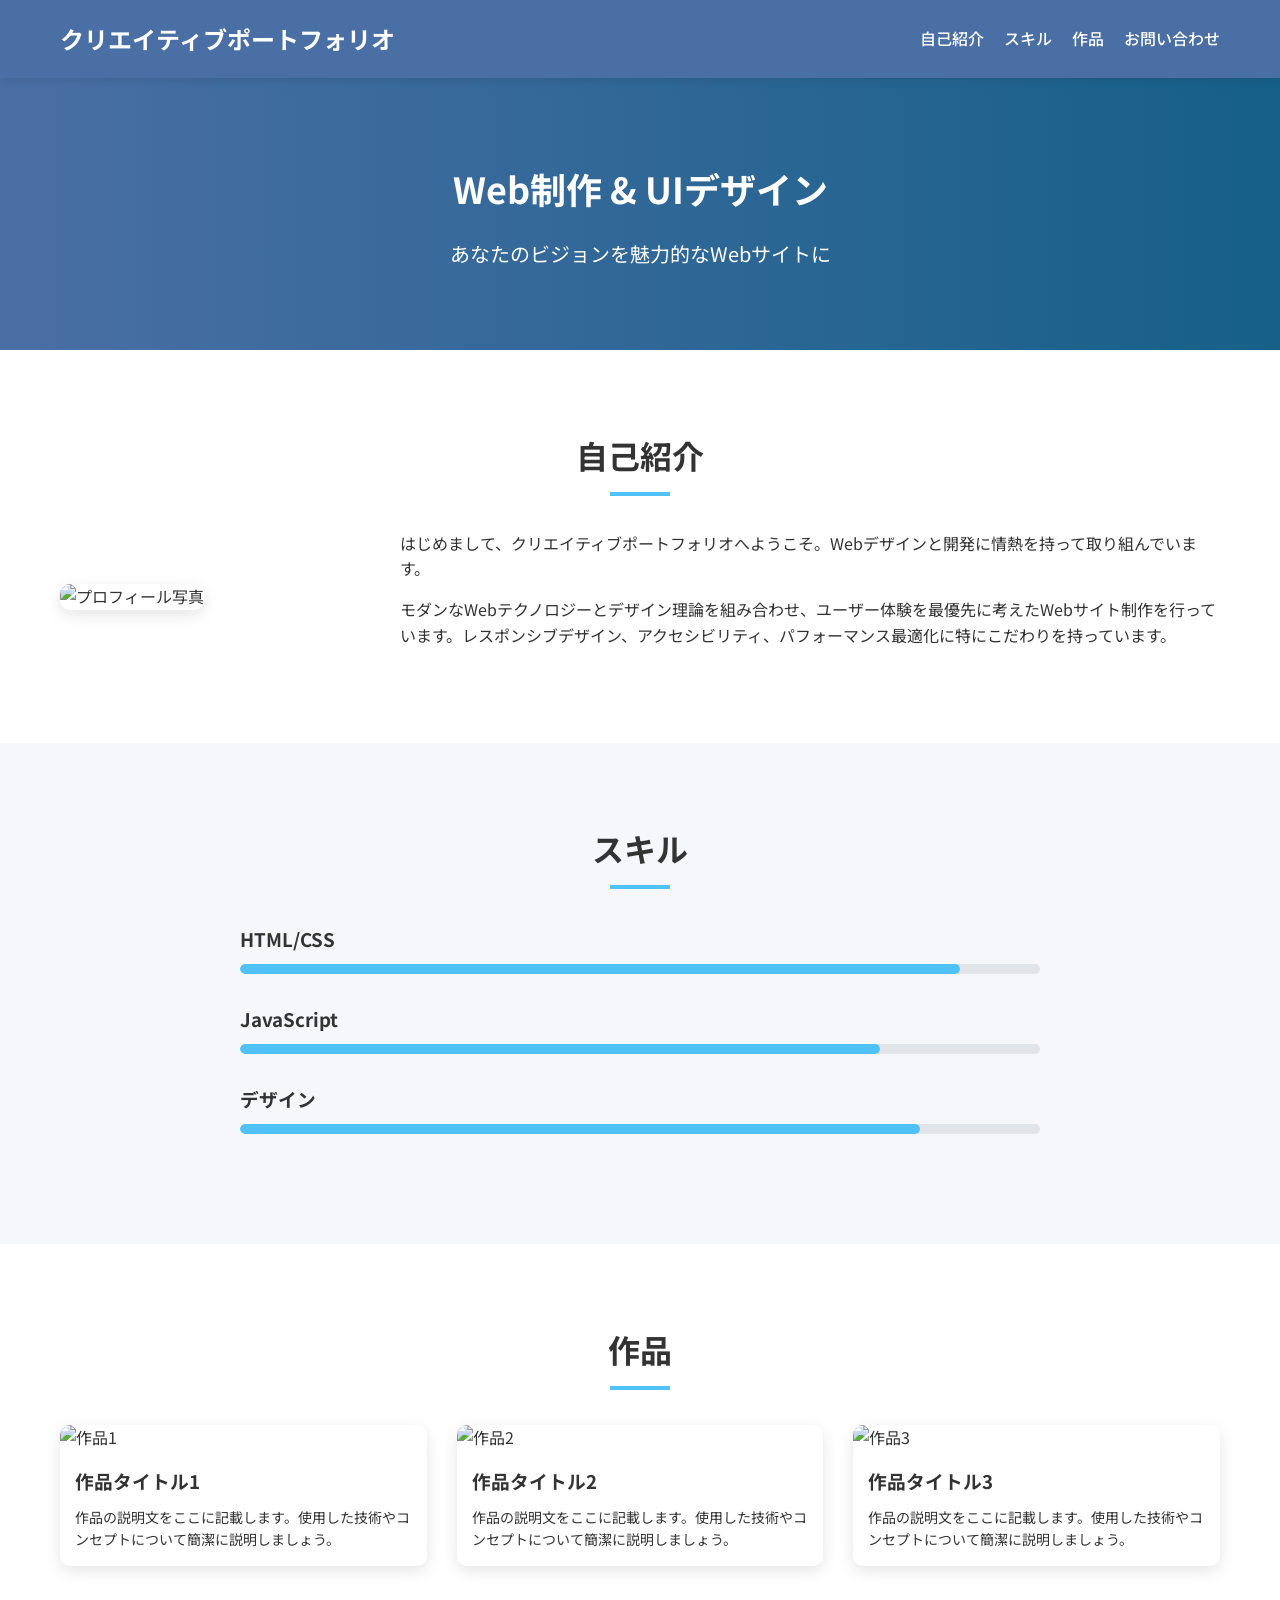
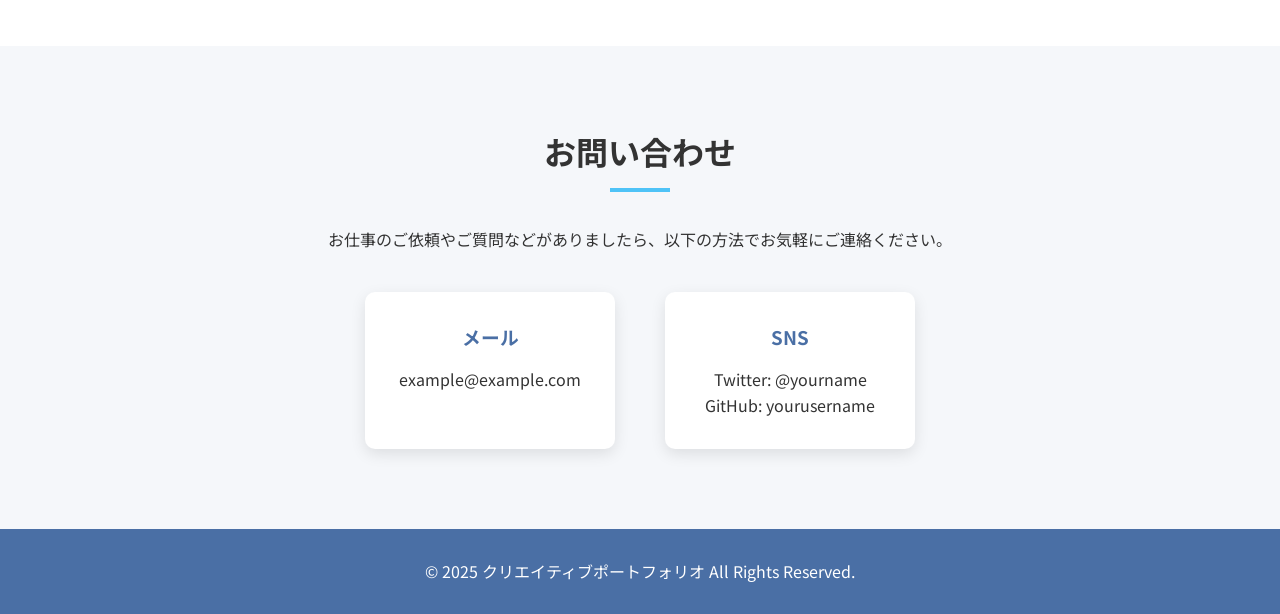
==== index.html @ e52a367e "Add files via upload" ====
<!DOCTYPE html>
<html lang="ja">
<head>
    <meta charset="UTF-8">
    <meta name="viewport" content="width=device-width, initial-scale=1.0">
    
    <!-- SEO基本設定 -->
    <title>クリエイティブポートフォリオ | Web制作・デザイン</title>
    <meta name="description" content="Web制作とデザインのポートフォリオサイトです。洗練されたUI/UXデザインと効果的なコーディングで、あなたのビジョンを実現します。">
    <meta name="keywords" content="Webデザイン, フロントエンド開発, UI/UX, ポートフォリオ, クリエイティブ">
    
    <!-- OGP設定 -->
    <meta property="og:title" content="クリエイティブポートフォリオ | Web制作・デザイン">
    <meta property="og:description" content="Web制作とデザインのポートフォリオサイトです。洗練されたUI/UXデザインと効果的なコーディングで、あなたのビジョンを実現します。">
    <meta property="og:type" content="website">
    <meta property="og:url" content="https://ユーザー名.github.io/">
    <meta property="og:image" content="https://ユーザー名.github.io/images/ogp.jpg">
    <meta property="og:site_name" content="クリエイティブポートフォリオ">
    
    <!-- スタイルシート読み込み -->
    <link rel="stylesheet" href="styles.css">
    
    <!-- Google Fontsの読み込み（Noto Sans JPは日本語ゴシック体） -->
    <link rel="preconnect" href="https://fonts.googleapis.com">
    <link rel="preconnect" href="https://fonts.gstatic.com" crossorigin>
    <link href="https://fonts.googleapis.com/css2?family=Noto+Sans+JP:wght@400;700&display=swap" rel="stylesheet">
</head>
<body>
    <!-- ヘッダー -->
    <header>
        <div class="container">
            <h1>クリエイティブポートフォリオ</h1>
            <nav>
                <ul>
                    <li><a href="#about">自己紹介</a></li>
                    <li><a href="#skills">スキル</a></li>
                    <li><a href="#works">作品</a></li>
                    <li><a href="#contact">お問い合わせ</a></li>
                </ul>
            </nav>
        </div>
    </header>

    <!-- メインビジュアル -->
    <section class="hero">
        <div class="container">
            <h2>Web制作 & UIデザイン</h2>
            <p>あなたのビジョンを魅力的なWebサイトに</p>
        </div>
    </section>

    <!-- 自己紹介セクション -->
    <section id="about" class="section">
        <div class="container">
            <h2 class="section-title">自己紹介</h2>
            <div class="profile">
                <div class="profile-image">
                    <img src="images/placeholder.jpg" alt="プロフィール写真">
                </div>
                <div class="profile-content">
                    <p>はじめまして、クリエイティブポートフォリオへようこそ。Webデザインと開発に情熱を持って取り組んでいます。</p>
                    <p>モダンなWebテクノロジーとデザイン理論を組み合わせ、ユーザー体験を最優先に考えたWebサイト制作を行っています。レスポンシブデザイン、アクセシビリティ、パフォーマンス最適化に特にこだわりを持っています。</p>
                </div>
            </div>
        </div>
    </section>

    <!-- スキルセクション -->
    <section id="skills" class="section bg-light">
        <div class="container">
            <h2 class="section-title">スキル</h2>
            <div class="skills-container">
                <div class="skill-item">
                    <h3>HTML/CSS</h3>
                    <div class="skill-level">
                        <div class="skill-bar" style="width: 90%"></div>
                    </div>
                </div>
                <div class="skill-item">
                    <h3>JavaScript</h3>
                    <div class="skill-level">
                        <div class="skill-bar" style="width: 80%"></div>
                    </div>
                </div>
                <div class="skill-item">
                    <h3>デザイン</h3>
                    <div class="skill-level">
                        <div class="skill-bar" style="width: 85%"></div>
                    </div>
                </div>
            </div>
        </div>
    </section>

    <!-- 作品セクション -->
    <section id="works" class="section">
        <div class="container">
            <h2 class="section-title">作品</h2>
            <div class="works-grid">
                <div class="work-item">
                    <img src="images/placeholder.jpg" alt="作品1">
                    <h3>作品タイトル1</h3>
                    <p>作品の説明文をここに記載します。使用した技術やコンセプトについて簡潔に説明しましょう。</p>
                </div>
                <div class="work-item">
                    <img src="images/placeholder.jpg" alt="作品2">
                    <h3>作品タイトル2</h3>
                    <p>作品の説明文をここに記載します。使用した技術やコンセプトについて簡潔に説明しましょう。</p>
                </div>
                <div class="work-item">
                    <img src="images/placeholder.jpg" alt="作品3">
                    <h3>作品タイトル3</h3>
                    <p>作品の説明文をここに記載します。使用した技術やコンセプトについて簡潔に説明しましょう。</p>
                </div>
            </div>
        </div>
    </section>

    <!-- お問い合わせセクション -->
    <section id="contact" class="section bg-light">
        <div class="container">
            <h2 class="section-title">お問い合わせ</h2>
            <p class="contact-text">お仕事のご依頼やご質問などがありましたら、以下の方法でお気軽にご連絡ください。</p>
            <div class="contact-info">
                <div class="contact-item">
                    <h3>メール</h3>
                    <p>example@example.com</p>
                </div>
                <div class="contact-item">
                    <h3>SNS</h3>
                    <p>Twitter: @yourname</p>
                    <p>GitHub: yourusername</p>
                </div>
            </div>
        </div>
    </section>

    <!-- フッター -->
    <footer>
        <div class="container">
            <p>&copy; 2025 クリエイティブポートフォリオ All Rights Reserved.</p>
        </div>
    </footer>
</body>
</html>
---- styles.css ----
/* 基本設定 */
:root {
    --primary-color: #4a6fa5;
    --secondary-color: #166088;
    --accent-color: #4fc3f7;
    --text-color: #333333;
    --light-text: #ffffff;
    --bg-color: #ffffff;
    --light-bg: #f5f7fa;
    --border-color: #e1e4e8;
}

* {
    margin: 0;
    padding: 0;
    box-sizing: border-box;
}

body {
    font-family: 'Noto Sans JP', sans-serif;
    color: var(--text-color);
    line-height: 1.6;
    background-color: var(--bg-color);
}

.container {
    width: 100%;
    max-width: 1200px;
    margin: 0 auto;
    padding: 0 20px;
}

/* ヘッダー */
header {
    background-color: var(--primary-color);
    color: var(--light-text);
    padding: 20px 0;
    position: fixed;
    width: 100%;
    top: 0;
    z-index: 1000;
    box-shadow: 0 2px 10px rgba(0, 0, 0, 0.1);
}

header .container {
    display: flex;
    justify-content: space-between;
    align-items: center;
}

header h1 {
    font-size: 24px;
    font-weight: 700;
}

nav ul {
    display: flex;
    list-style: none;
}

nav ul li {
    margin-left: 20px;
}

nav ul li a {
    color: var(--light-text);
    text-decoration: none;
    font-weight: 500;
    transition: color 0.3s;
}

nav ul li a:hover {
    color: var(--accent-color);
}

/* ヒーローセクション */
.hero {
    background: linear-gradient(to right, var(--primary-color), var(--secondary-color));
    color: var(--light-text);
    padding: 160px 0 80px;
    text-align: center;
}

.hero h2 {
    font-size: 36px;
    margin-bottom: 20px;
}

.hero p {
    font-size: 20px;
    max-width: 600px;
    margin: 0 auto;
}

/* セクション共通 */
.section {
    padding: 80px 0;
}

.section-title {
    text-align: center;
    font-size: 32px;
    margin-bottom: 50px;
    position: relative;
}

.section-title::after {
    content: '';
    display: block;
    width: 60px;
    height: 4px;
    background-color: var(--accent-color);
    position: absolute;
    bottom: -15px;
    left: 50%;
    transform: translateX(-50%);
}

.bg-light {
    background-color: var(--light-bg);
}

/* プロフィール */
.profile {
    display: flex;
    align-items: center;
    gap: 40px;
}

.profile-image {
    flex: 0 0 300px;
}

.profile-image img {
    width: 100%;
    border-radius: 10px;
    box-shadow: 0 5px 15px rgba(0, 0, 0, 0.1);
}

.profile-content {
    flex: 1;
}

.profile-content p {
    margin-bottom: 15px;
}

/* スキル */
.skills-container {
    max-width: 800px;
    margin: 0 auto;
}

.skill-item {
    margin-bottom: 30px;
}

.skill-item h3 {
    margin-bottom: 10px;
}

.skill-level {
    background-color: var(--border-color);
    height: 10px;
    border-radius: 5px;
    overflow: hidden;
}

.skill-bar {
    height: 100%;
    background-color: var(--accent-color);
    border-radius: 5px;
}

/* 作品 */
.works-grid {
    display: grid;
    grid-template-columns: repeat(auto-fill, minmax(300px, 1fr));
    gap: 30px;
}

.work-item {
    background-color: var(--bg-color);
    border-radius: 10px;
    overflow: hidden;
    box-shadow: 0 5px 15px rgba(0, 0, 0, 0.1);
    transition: transform 0.3s;
}

.work-item:hover {
    transform: translateY(-5px);
}

.work-item img {
    width: 100%;
    height: 200px;
    object-fit: cover;
}

.work-item h3 {
    padding: 15px 15px 10px;
}

.work-item p {
    padding: 0 15px 15px;
    font-size: 14px;
}

/* お問い合わせ */
.contact-text {
    text-align: center;
    max-width: 700px;
    margin: 0 auto 40px;
}

.contact-info {
    display: flex;
    justify-content: center;
    gap: 50px;
    flex-wrap: wrap;
}

.contact-item {
    background-color: var(--bg-color);
    padding: 30px;
    border-radius: 10px;
    box-shadow: 0 5px 15px rgba(0, 0, 0, 0.1);
    min-width: 250px;
    text-align: center;
}

.contact-item h3 {
    margin-bottom: 15px;
    color: var(--primary-color);
}

/* フッター */
footer {
    background-color: var(--primary-color);
    color: var(--light-text);
    padding: 30px 0;
    text-align: center;
}

/* レスポンシブ対応 */
@media (max-width: 768px) {
    header h1 {
        font-size: 20px;
    }
    
    nav ul li {
        margin-left: 15px;
    }
    
    .hero {
        padding: 140px 0 60px;
    }
    
    .hero h2 {
        font-size: 28px;
    }
    
    .hero p {
        font-size: 18px;
    }
    
    .section {
        padding: 60px 0;
    }
    
    .section-title {
        font-size: 28px;
    }
    
    .profile {
        flex-direction: column;
        text-align: center;
    }
    
    .profile-image {
        flex: 0 0 auto;
        max-width: 250px;
        margin: 0 auto;
    }
}

@media (max-width: 576px) {
    header .container {
        flex-direction: column;
    }
    
    nav {
        margin-top: 15px;
    }
    
    nav ul li {
        margin: 0 10px;
    }
    
    .hero h2 {
        font-size: 24px;
    }
    
    .hero p {
        font-size: 16px;
    }
    
    .section-title {
        font-size: 24px;
    }
    
    .contact-item {
        width: 100%;
    }
}
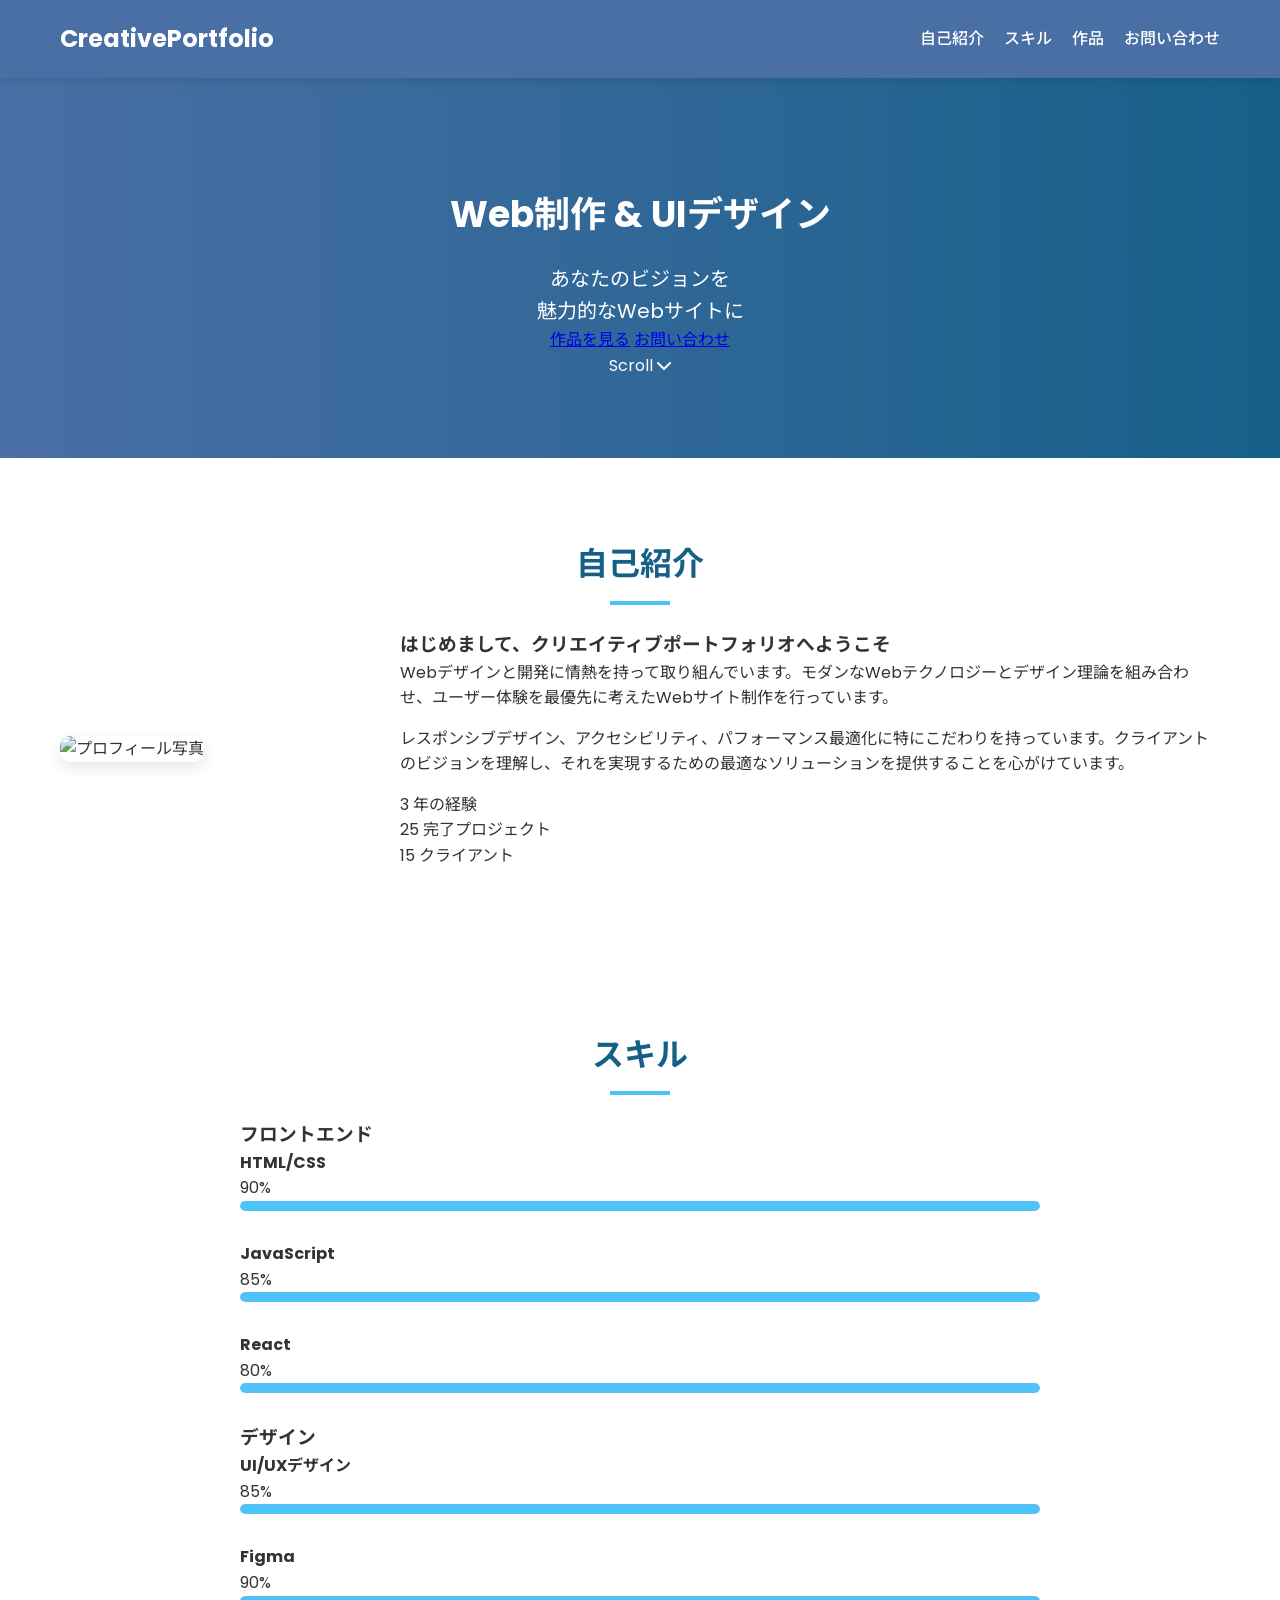
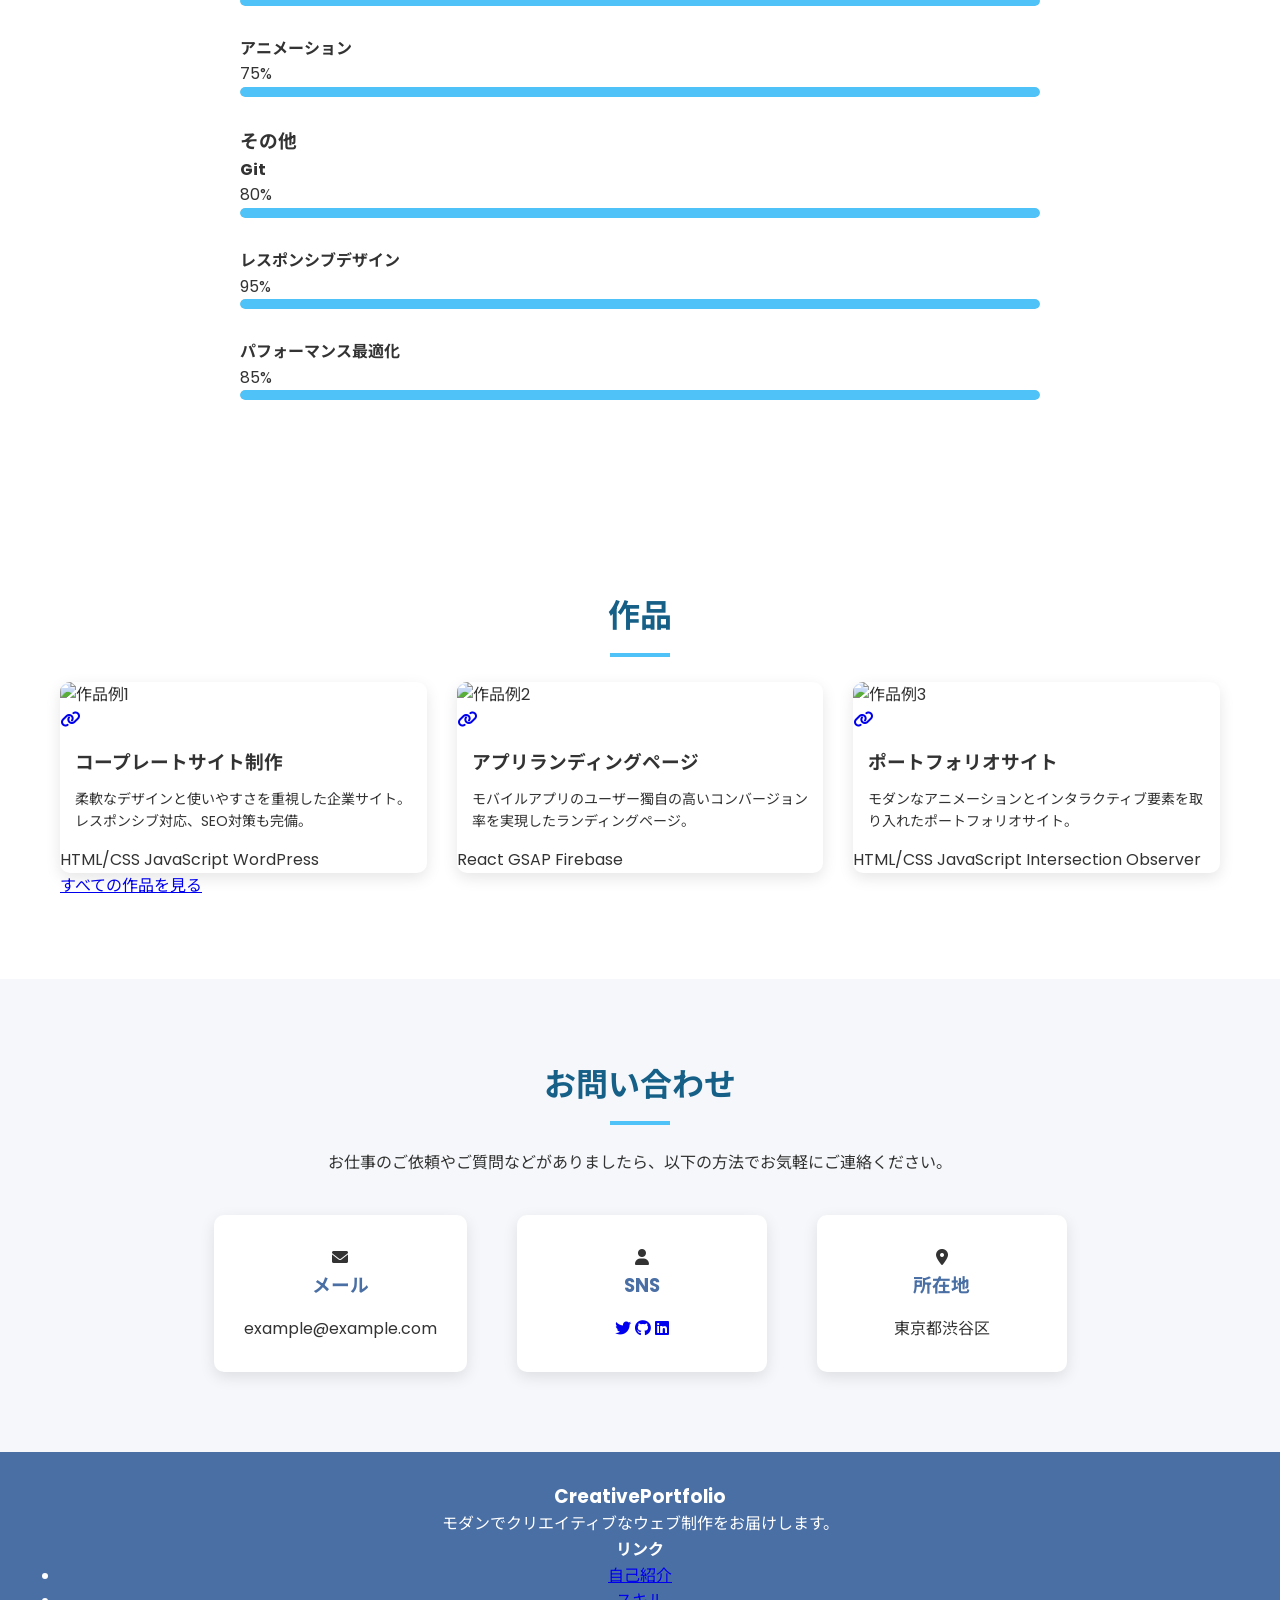
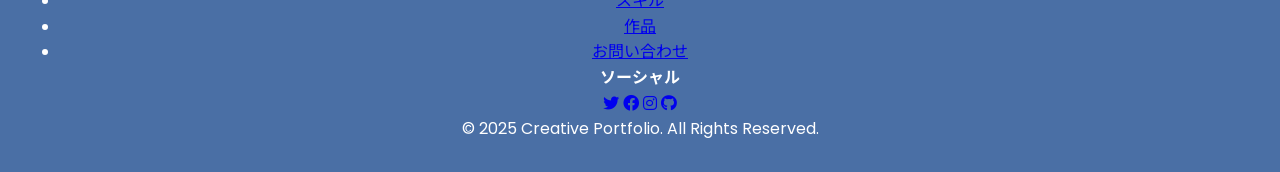
==== commit a97c58ac: "Add files via upload" ====
--- a/index.html
+++ b/index.html
@@ -13,23 +13,40 @@
     <meta property="og:title" content="クリエイティブポートフォリオ | Web制作・デザイン">
     <meta property="og:description" content="Web制作とデザインのポートフォリオサイトです。洗練されたUI/UXデザインと効果的なコーディングで、あなたのビジョンを実現します。">
     <meta property="og:type" content="website">
-    <meta property="og:url" content="https://ユーザー名.github.io/">
-    <meta property="og:image" content="https://ユーザー名.github.io/images/ogp.jpg">
+    <meta property="og:url" content="https://kanekotaito.github.io/">
+    <meta property="og:image" content="https://kanekotaito.github.io/images/ogp.svg">
     <meta property="og:site_name" content="クリエイティブポートフォリオ">
     
     <!-- スタイルシート読み込み -->
     <link rel="stylesheet" href="styles.css">
+    <link rel="stylesheet" href="css/animations.css">
     
     <!-- Google Fontsの読み込み（Noto Sans JPは日本語ゴシック体） -->
     <link rel="preconnect" href="https://fonts.googleapis.com">
     <link rel="preconnect" href="https://fonts.gstatic.com" crossorigin>
-    <link href="https://fonts.googleapis.com/css2?family=Noto+Sans+JP:wght@400;700&display=swap" rel="stylesheet">
+    <link href="https://fonts.googleapis.com/css2?family=Noto+Sans+JP:wght@400;500;700&family=Poppins:wght@400;500;600;700&display=swap" rel="stylesheet">
+    
+    <!-- Font Awesome -->
+    <link rel="stylesheet" href="https://cdnjs.cloudflare.com/ajax/libs/font-awesome/6.0.0/css/all.min.css">
 </head>
 <body>
+    <!-- ローディングアニメーション -->
+    <div class="loader">
+        <div class="loader-content">
+            <div class="loader-circle"></div>
+            <div class="loader-text">Loading...</div>
+        </div>
+    </div>
+
     <!-- ヘッダー -->
     <header>
         <div class="container">
-            <h1>クリエイティブポートフォリオ</h1>
+            <h1 class="logo">Creative<span>Portfolio</span></h1>
+            <div class="menu-toggle">
+                <span></span>
+                <span></span>
+                <span></span>
+            </div>
             <nav>
                 <ul>
                     <li><a href="#about">自己紹介</a></li>
@@ -43,75 +60,226 @@
 
     <!-- メインビジュアル -->
     <section class="hero">
-        <div class="container">
-            <h2>Web制作 & UIデザイン</h2>
-            <p>あなたのビジョンを魅力的なWebサイトに</p>
+        <div class="hero-bg" style="background-image: url('images/hero/hero-bg.svg');"></div>
+        <div class="container">
+            <div class="hero-content">
+                <h2 class="fade-in">Web制作 & UIデザイン</h2>
+                <p class="fade-in delay-1">あなたのビジョンを<br>魅力的なWebサイトに</p>
+                <div class="hero-buttons fade-in delay-2">
+                    <a href="#works" class="btn btn-primary">作品を見る</a>
+                    <a href="#contact" class="btn btn-outline">お問い合わせ</a>
+                </div>
+            </div>
+        </div>
+        <div class="scroll-indicator">
+            <span>Scroll</span>
+            <i class="fas fa-chevron-down"></i>
         </div>
     </section>
 
     <!-- 自己紹介セクション -->
     <section id="about" class="section">
         <div class="container">
-            <h2 class="section-title">自己紹介</h2>
+            <h2 class="section-title fade-in">自己紹介</h2>
             <div class="profile">
-                <div class="profile-image">
-                    <img src="images/placeholder.jpg" alt="プロフィール写真">
+                <div class="profile-image fade-in">
+                    <img src="images/profile/profile.svg" alt="プロフィール写真">
+                    <div class="profile-shape"></div>
                 </div>
                 <div class="profile-content">
-                    <p>はじめまして、クリエイティブポートフォリオへようこそ。Webデザインと開発に情熱を持って取り組んでいます。</p>
-                    <p>モダンなWebテクノロジーとデザイン理論を組み合わせ、ユーザー体験を最優先に考えたWebサイト制作を行っています。レスポンシブデザイン、アクセシビリティ、パフォーマンス最適化に特にこだわりを持っています。</p>
+                    <h3 class="fade-in">はじめまして、<span>クリエイティブポートフォリオ</span>へようこそ</h3>
+                    <p class="fade-in delay-1">Webデザインと開発に情熱を持って取り組んでいます。モダンなWebテクノロジーとデザイン理論を組み合わせ、ユーザー体験を最優先に考えたWebサイト制作を行っています。</p>
+                    <p class="fade-in delay-2">レスポンシブデザイン、アクセシビリティ、パフォーマンス最適化に特にこだわりを持っています。クライアントのビジョンを理解し、それを実現するための最適なソリューションを提供することを心がけています。</p>
+                    <div class="about-stats fade-in delay-3">
+                        <div class="stat-item">
+                            <span class="stat-number">3</span>
+                            <span class="stat-text">年の経験</span>
+                        </div>
+                        <div class="stat-item">
+                            <span class="stat-number">25</span>
+                            <span class="stat-text">完了プロジェクト</span>
+                        </div>
+                        <div class="stat-item">
+                            <span class="stat-number">15</span>
+                            <span class="stat-text">クライアント</span>
+                        </div>
+                    </div>
                 </div>
             </div>
         </div>
     </section>
 
     <!-- スキルセクション -->
-    <section id="skills" class="section bg-light">
-        <div class="container">
-            <h2 class="section-title">スキル</h2>
+    <section id="skills" class="section bg-gradient">
+        <div class="container">
+            <h2 class="section-title light-text fade-in">スキル</h2>
             <div class="skills-container">
-                <div class="skill-item">
-                    <h3>HTML/CSS</h3>
-                    <div class="skill-level">
-                        <div class="skill-bar" style="width: 90%"></div>
-                    </div>
-                </div>
-                <div class="skill-item">
-                    <h3>JavaScript</h3>
-                    <div class="skill-level">
-                        <div class="skill-bar" style="width: 80%"></div>
-                    </div>
-                </div>
-                <div class="skill-item">
+                <div class="skill-category fade-in">
+                    <h3>フロントエンド</h3>
+                    <div class="skill-items">
+                        <div class="skill-item">
+                            <div class="skill-header">
+                                <h4>HTML/CSS</h4>
+                                <span>90%</span>
+                            </div>
+                            <div class="skill-level">
+                                <div class="skill-bar" data-width="90%"></div>
+                            </div>
+                        </div>
+                        <div class="skill-item">
+                            <div class="skill-header">
+                                <h4>JavaScript</h4>
+                                <span>85%</span>
+                            </div>
+                            <div class="skill-level">
+                                <div class="skill-bar" data-width="85%"></div>
+                            </div>
+                        </div>
+                        <div class="skill-item">
+                            <div class="skill-header">
+                                <h4>React</h4>
+                                <span>80%</span>
+                            </div>
+                            <div class="skill-level">
+                                <div class="skill-bar" data-width="80%"></div>
+                            </div>
+                        </div>
+                    </div>
+                </div>
+                
+                <div class="skill-category fade-in delay-1">
                     <h3>デザイン</h3>
-                    <div class="skill-level">
-                        <div class="skill-bar" style="width: 85%"></div>
-                    </div>
-                </div>
-            </div>
+                    <div class="skill-items">
+                        <div class="skill-item">
+                            <div class="skill-header">
+                                <h4>UI/UXデザイン</h4>
+                                <span>85%</span>
+                            </div>
+                            <div class="skill-level">
+                                <div class="skill-bar" data-width="85%"></div>
+                            </div>
+                        </div>
+                        <div class="skill-item">
+                            <div class="skill-header">
+                                <h4>Figma</h4>
+                                <span>90%</span>
+                            </div>
+                            <div class="skill-level">
+                                <div class="skill-bar" data-width="90%"></div>
+                            </div>
+                        </div>
+                        <div class="skill-item">
+                            <div class="skill-header">
+                                <h4>アニメーション</h4>
+                                <span>75%</span>
+                            </div>
+                            <div class="skill-level">
+                                <div class="skill-bar" data-width="75%"></div>
+                            </div>
+                        </div>
+                    </div>
+                </div>
+                
+                <div class="skill-category fade-in delay-2">
+                    <h3>その他</h3>
+                    <div class="skill-items">
+                        <div class="skill-item">
+                            <div class="skill-header">
+                                <h4>Git</h4>
+                                <span>80%</span>
+                            </div>
+                            <div class="skill-level">
+                                <div class="skill-bar" data-width="80%"></div>
+                            </div>
+                        </div>
+                        <div class="skill-item">
+                            <div class="skill-header">
+                                <h4>レスポンシブデザイン</h4>
+                                <span>95%</span>
+                            </div>
+                            <div class="skill-level">
+                                <div class="skill-bar" data-width="95%"></div>
+                            </div>
+                        </div>
+                        <div class="skill-item">
+                            <div class="skill-header">
+                                <h4>パフォーマンス最適化</h4>
+                                <span>85%</span>
+                            </div>
+                            <div class="skill-level">
+                                <div class="skill-bar" data-width="85%"></div>
+                            </div>
+                        </div>
+                    </div>
+                </div>
+            </div>
+        </div>
+        <div class="bg-shapes">
+            <div class="shape shape-1"></div>
+            <div class="shape shape-2"></div>
+            <div class="shape shape-3"></div>
         </div>
     </section>
 
     <!-- 作品セクション -->
     <section id="works" class="section">
         <div class="container">
-            <h2 class="section-title">作品</h2>
+            <h2 class="section-title fade-in">作品</h2>
             <div class="works-grid">
-                <div class="work-item">
-                    <img src="images/placeholder.jpg" alt="作品1">
-                    <h3>作品タイトル1</h3>
-                    <p>作品の説明文をここに記載します。使用した技術やコンセプトについて簡潔に説明しましょう。</p>
-                </div>
-                <div class="work-item">
-                    <img src="images/placeholder.jpg" alt="作品2">
-                    <h3>作品タイトル2</h3>
-                    <p>作品の説明文をここに記載します。使用した技術やコンセプトについて簡潔に説明しましょう。</p>
-                </div>
-                <div class="work-item">
-                    <img src="images/placeholder.jpg" alt="作品3">
-                    <h3>作品タイトル3</h3>
-                    <p>作品の説明文をここに記載します。使用した技術やコンセプトについて簡潔に説明しましょう。</p>
-                </div>
+                <div class="work-item fade-in">
+                    <div class="work-image">
+                        <img src="images/works/work1.svg" alt="作品例1">
+                        <div class="work-overlay">
+                            <a href="#" class="work-link"><i class="fas fa-link"></i></a>
+                        </div>
+                    </div>
+                    <div class="work-content">
+                        <h3>コープレートサイト制作</h3>
+                        <p>柔軟なデザインと使いやすさを重視した企業サイト。レスポンシブ対応、SEO対策も完備。</p>
+                        <div class="work-tags">
+                            <span>HTML/CSS</span>
+                            <span>JavaScript</span>
+                            <span>WordPress</span>
+                        </div>
+                    </div>
+                </div>
+                <div class="work-item fade-in delay-1">
+                    <div class="work-image">
+                        <img src="images/works/work2.svg" alt="作品例2">
+                        <div class="work-overlay">
+                            <a href="#" class="work-link"><i class="fas fa-link"></i></a>
+                        </div>
+                    </div>
+                    <div class="work-content">
+                        <h3>アプリランディングページ</h3>
+                        <p>モバイルアプリのユーザー獨自の高いコンバージョン率を実現したランディングページ。</p>
+                        <div class="work-tags">
+                            <span>React</span>
+                            <span>GSAP</span>
+                            <span>Firebase</span>
+                        </div>
+                    </div>
+                </div>
+                <div class="work-item fade-in delay-2">
+                    <div class="work-image">
+                        <img src="images/works/work3.svg" alt="作品例3">
+                        <div class="work-overlay">
+                            <a href="#" class="work-link"><i class="fas fa-link"></i></a>
+                        </div>
+                    </div>
+                    <div class="work-content">
+                        <h3>ポートフォリオサイト</h3>
+                        <p>モダンなアニメーションとインタラクティブ要素を取り入れたポートフォリオサイト。</p>
+                        <div class="work-tags">
+                            <span>HTML/CSS</span>
+                            <span>JavaScript</span>
+                            <span>Intersection Observer</span>
+                        </div>
+                    </div>
+                </div>
+            </div>
+            <div class="center-btn fade-in delay-3">
+                <a href="#" class="btn btn-outline">すべての作品を見る</a>
             </div>
         </div>
     </section>
@@ -119,17 +287,39 @@
     <!-- お問い合わせセクション -->
     <section id="contact" class="section bg-light">
         <div class="container">
-            <h2 class="section-title">お問い合わせ</h2>
-            <p class="contact-text">お仕事のご依頼やご質問などがありましたら、以下の方法でお気軽にご連絡ください。</p>
+            <h2 class="section-title fade-in">お問い合わせ</h2>
+            <p class="contact-text fade-in">お仕事のご依頼やご質問などがありましたら、以下の方法でお気軽にご連絡ください。</p>
             <div class="contact-info">
-                <div class="contact-item">
-                    <h3>メール</h3>
-                    <p>example@example.com</p>
-                </div>
-                <div class="contact-item">
-                    <h3>SNS</h3>
-                    <p>Twitter: @yourname</p>
-                    <p>GitHub: yourusername</p>
+                <div class="contact-item fade-in">
+                    <div class="contact-icon">
+                        <i class="fas fa-envelope"></i>
+                    </div>
+                    <div class="contact-content">
+                        <h3>メール</h3>
+                        <p>example@example.com</p>
+                    </div>
+                </div>
+                <div class="contact-item fade-in delay-1">
+                    <div class="contact-icon">
+                        <i class="fas fa-user"></i>
+                    </div>
+                    <div class="contact-content">
+                        <h3>SNS</h3>
+                        <div class="social-links">
+                            <a href="#" class="social-link"><i class="fab fa-twitter"></i></a>
+                            <a href="#" class="social-link"><i class="fab fa-github"></i></a>
+                            <a href="#" class="social-link"><i class="fab fa-linkedin"></i></a>
+                        </div>
+                    </div>
+                </div>
+                <div class="contact-item fade-in delay-2">
+                    <div class="contact-icon">
+                        <i class="fas fa-map-marker-alt"></i>
+                    </div>
+                    <div class="contact-content">
+                        <h3>所在地</h3>
+                        <p>東京都渋谷区</p>
+                    </div>
                 </div>
             </div>
         </div>
@@ -138,8 +328,37 @@
     <!-- フッター -->
     <footer>
         <div class="container">
-            <p>&copy; 2025 クリエイティブポートフォリオ All Rights Reserved.</p>
+            <div class="footer-content">
+                <div class="footer-logo fade-in">
+                    <h3>Creative<span>Portfolio</span></h3>
+                    <p>モダンでクリエイティブなウェブ制作をお届けします。</p>
+                </div>
+                <div class="footer-links fade-in">
+                    <h4>リンク</h4>
+                    <ul>
+                        <li><a href="#about">自己紹介</a></li>
+                        <li><a href="#skills">スキル</a></li>
+                        <li><a href="#works">作品</a></li>
+                        <li><a href="#contact">お問い合わせ</a></li>
+                    </ul>
+                </div>
+                <div class="footer-social fade-in">
+                    <h4>ソーシャル</h4>
+                    <div class="social-icons">
+                        <a href="#"><i class="fab fa-twitter"></i></a>
+                        <a href="#"><i class="fab fa-facebook"></i></a>
+                        <a href="#"><i class="fab fa-instagram"></i></a>
+                        <a href="#"><i class="fab fa-github"></i></a>
+                    </div>
+                </div>
+            </div>
+            <div class="footer-bottom">
+                <p>&copy; 2025 Creative Portfolio. All Rights Reserved.</p>
+            </div>
         </div>
     </footer>
+
+    <!-- JavaScriptの読み込み -->
+    <script src="js/main.js"></script>
 </body>
 </html>
--- a/styles.css
+++ b/styles.css
@@ -8,6 +8,7 @@
     --bg-color: #ffffff;
     --light-bg: #f5f7fa;
     --border-color: #e1e4e8;
+    --transition-speed: 0.3s;
 }
 
 * {
@@ -17,10 +18,11 @@
 }
 
 body {
-    font-family: 'Noto Sans JP', sans-serif;
-    color: var(--text-color);
+    font-family: 'Poppins', 'Noto Sans JP', sans-serif;
     line-height: 1.6;
-    background-color: var(--bg-color);
+    color: #333;
+    overflow-x: hidden;
+    background-color: var(--light-color);
 }
 
 .container {
@@ -95,12 +97,15 @@
 /* セクション共通 */
 .section {
     padding: 80px 0;
+    position: relative;
+    overflow: hidden;
 }
 
 .section-title {
     text-align: center;
+    margin-bottom: 40px;
     font-size: 32px;
-    margin-bottom: 50px;
+    color: var(--secondary-color);
     position: relative;
 }
 
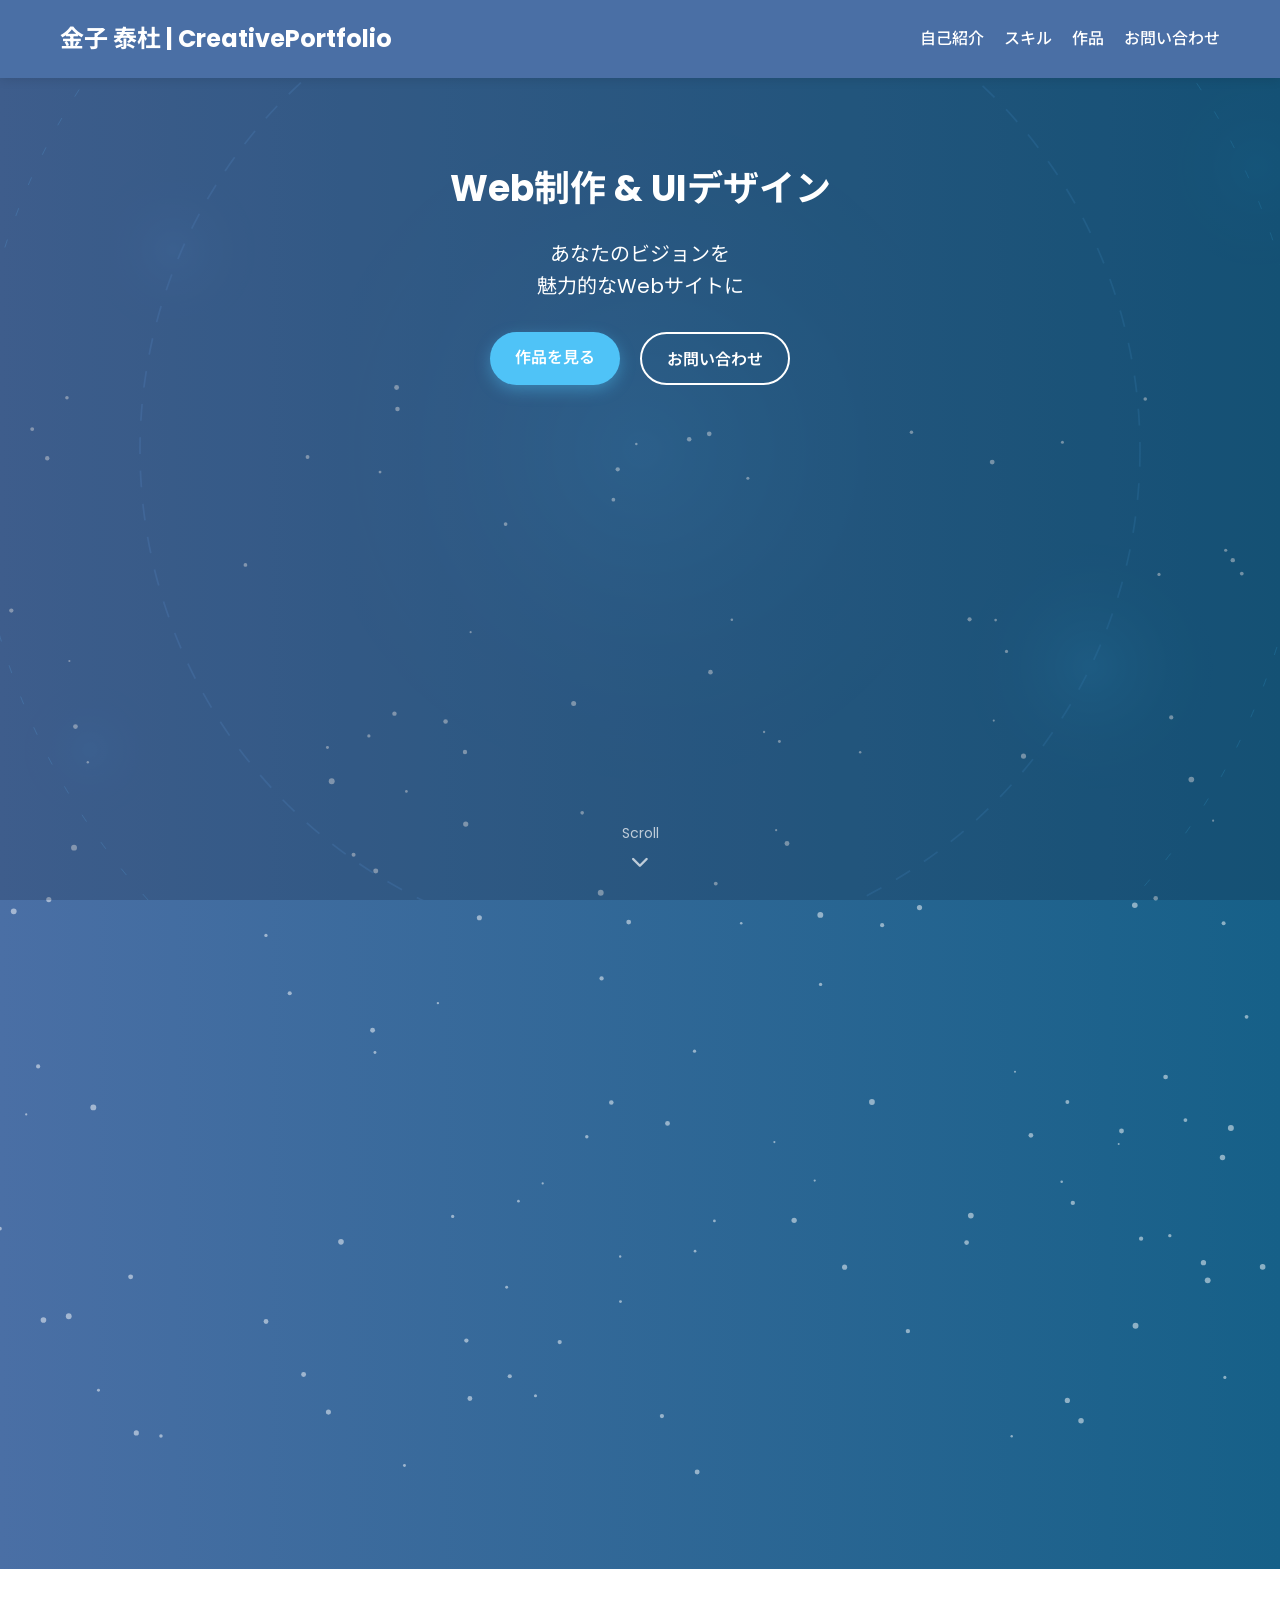
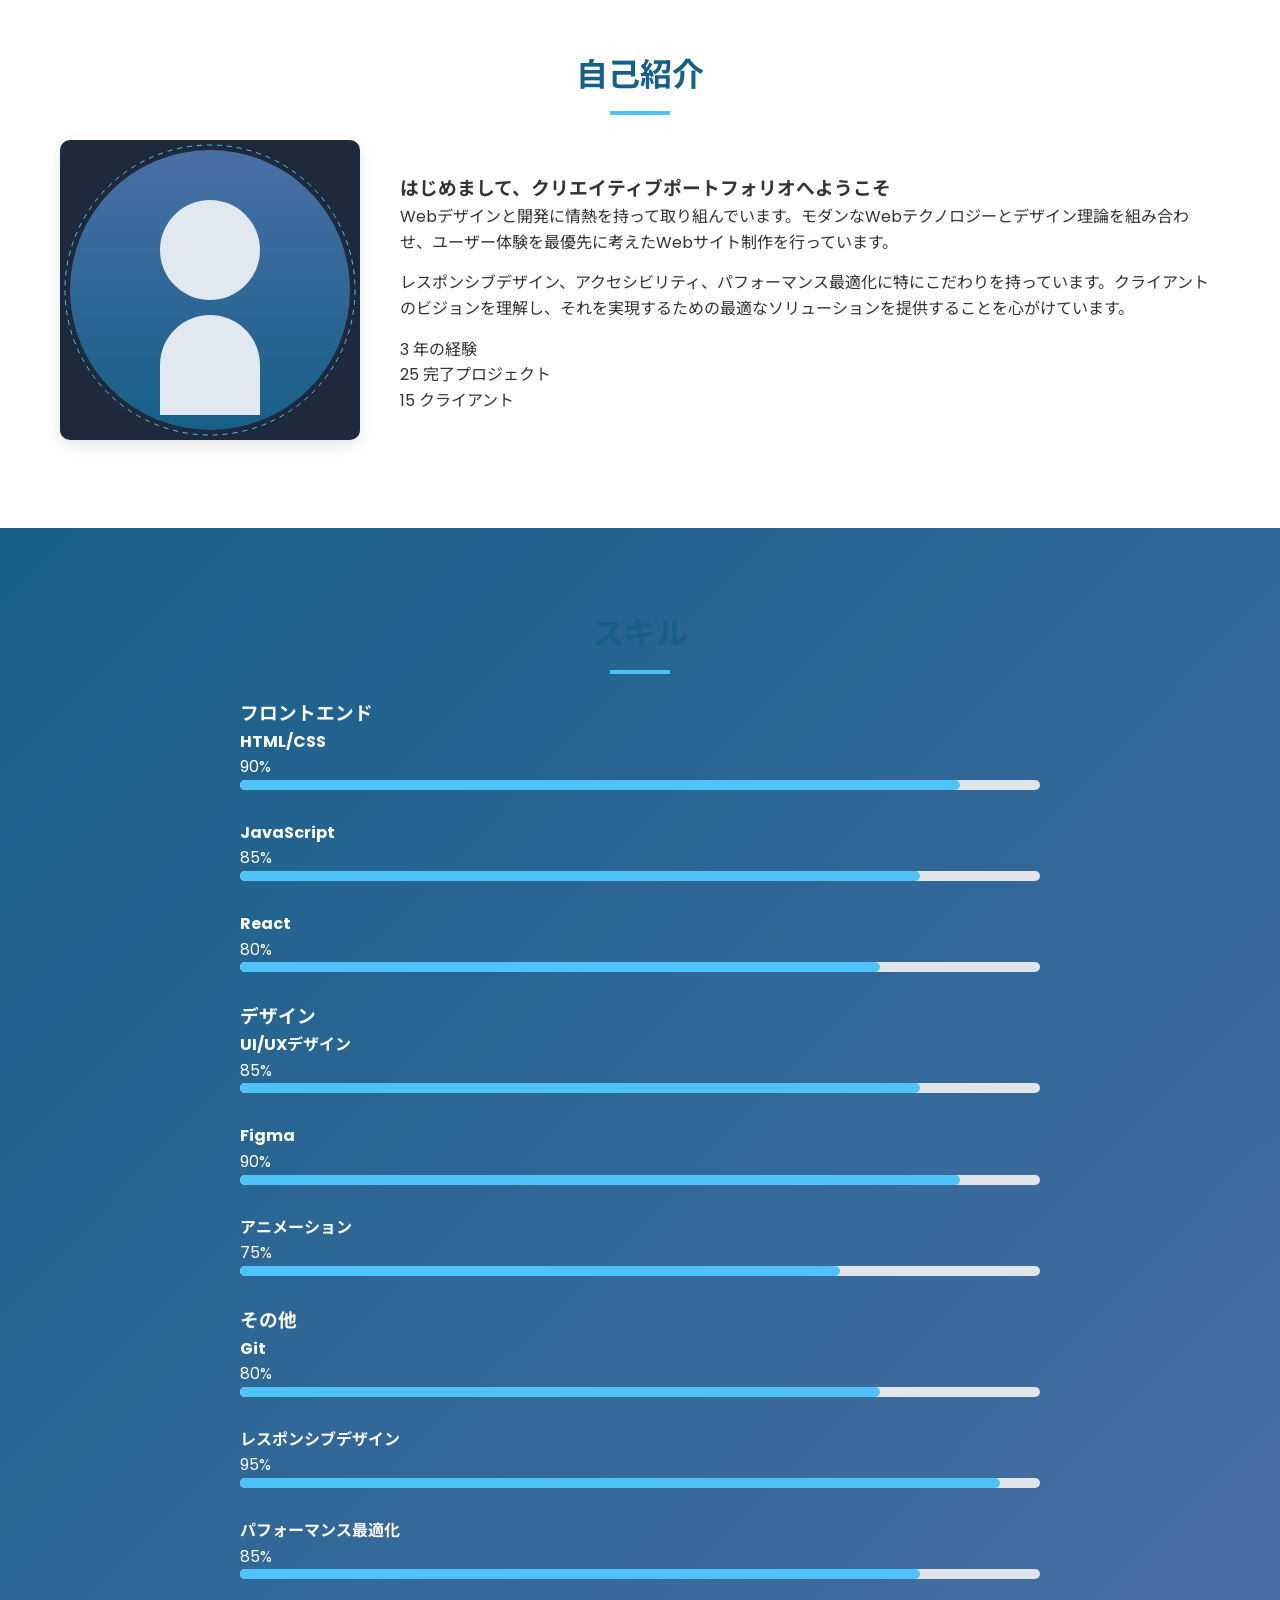
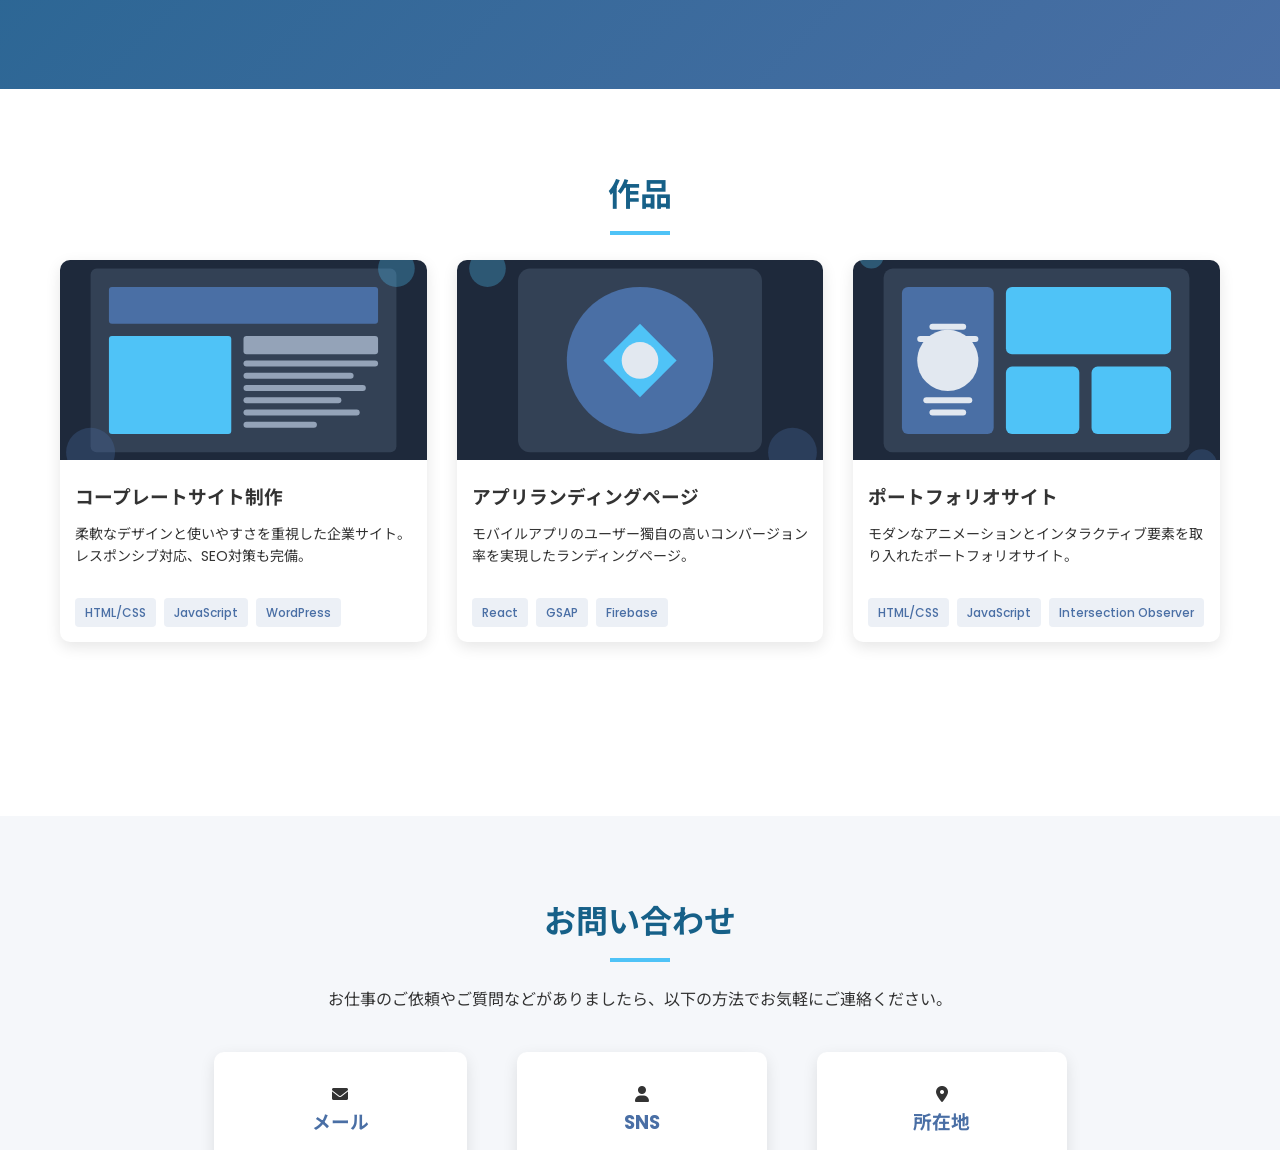
==== commit 84e5e798: "サイトに金子 泰杜の名前を追加" ====
--- a/index.html
+++ b/index.html
@@ -41,7 +41,7 @@
     <!-- ヘッダー -->
     <header>
         <div class="container">
-            <h1 class="logo">Creative<span>Portfolio</span></h1>
+            <h1 class="logo">金子 泰杜 | Creative<span>Portfolio</span></h1>
             <div class="menu-toggle">
                 <span></span>
                 <span></span>
@@ -330,7 +330,7 @@
         <div class="container">
             <div class="footer-content">
                 <div class="footer-logo fade-in">
-                    <h3>Creative<span>Portfolio</span></h3>
+                    <h3>金子 泰杜 | Creative<span>Portfolio</span></h3>
                     <p>モダンでクリエイティブなウェブ制作をお届けします。</p>
                 </div>
                 <div class="footer-links fade-in">
@@ -353,7 +353,7 @@
                 </div>
             </div>
             <div class="footer-bottom">
-                <p>&copy; 2025 Creative Portfolio. All Rights Reserved.</p>
+                <p>&copy; 2025 金子 泰杜 | Creative Portfolio. All Rights Reserved.</p>
             </div>
         </div>
     </footer>
--- a/css/animations.css
+++ b/css/animations.css
@@ -0,0 +1,290 @@
+/* アニメーション用CSS */
+
+/* ローディングアニメーション */
+.loader {
+    position: fixed;
+    top: 0;
+    left: 0;
+    width: 100%;
+    height: 100%;
+    background-color: #fff;
+    display: flex;
+    justify-content: center;
+    align-items: center;
+    z-index: 9999;
+    transition: opacity 0.5s ease, visibility 0.5s ease;
+}
+
+.loader.hidden {
+    opacity: 0;
+    visibility: hidden;
+}
+
+.loader-content {
+    text-align: center;
+}
+
+.loader-circle {
+    width: 50px;
+    height: 50px;
+    border: 5px solid #f3f3f3;
+    border-top: 5px solid var(--primary-color);
+    border-radius: 50%;
+    animation: spin 1s linear infinite;
+    margin: 0 auto 20px;
+}
+
+@keyframes spin {
+    0% { transform: rotate(0deg); }
+    100% { transform: rotate(360deg); }
+}
+
+.loader-text {
+    font-size: 18px;
+    color: var(--primary-color);
+    letter-spacing: 2px;
+    font-weight: 500;
+}
+
+/* フェードインアニメーション */
+.fade-in {
+    opacity: 0;
+    transform: translateY(30px);
+    transition: opacity 0.6s ease, transform 0.6s ease;
+}
+
+.fade-in.visible {
+    opacity: 1;
+    transform: translateY(0);
+}
+
+/* ディレイ付きアニメーション */
+.delay-1 {
+    transition-delay: 0.2s;
+}
+
+.delay-2 {
+    transition-delay: 0.4s;
+}
+
+.delay-3 {
+    transition-delay: 0.6s;
+}
+
+/* 背景グラデーション */
+.bg-gradient {
+    background: linear-gradient(135deg, var(--secondary-color), var(--primary-color));
+    color: var(--light-text);
+}
+
+/* 作品オーバーレイ */
+.work-image {
+    position: relative;
+    overflow: hidden;
+}
+
+.work-overlay {
+    position: absolute;
+    top: 0;
+    left: 0;
+    width: 100%;
+    height: 100%;
+    background: rgba(74, 111, 165, 0.8);
+    display: flex;
+    align-items: center;
+    justify-content: center;
+    opacity: 0;
+    transition: opacity 0.3s ease;
+}
+
+.work-item:hover .work-overlay {
+    opacity: 1;
+}
+
+.work-link {
+    width: 50px;
+    height: 50px;
+    border-radius: 50%;
+    background: #fff;
+    display: flex;
+    align-items: center;
+    justify-content: center;
+    color: var(--primary-color);
+    font-size: 20px;
+    transform: scale(0);
+    transition: transform 0.3s ease;
+}
+
+.work-item:hover .work-link {
+    transform: scale(1);
+}
+
+/* ソーシャルリンク */
+.social-links {
+    display: flex;
+    gap: 10px;
+    margin-top: 15px;
+}
+
+.social-link {
+    width: 40px;
+    height: 40px;
+    border-radius: 50%;
+    background: var(--primary-color);
+    display: flex;
+    align-items: center;
+    justify-content: center;
+    color: #fff;
+    font-size: 18px;
+    transition: transform 0.3s ease, background-color 0.3s ease;
+}
+
+.social-link:hover {
+    transform: translateY(-5px);
+    background: var(--accent-color);
+}
+
+/* モバイルメニュー */
+.menu-toggle {
+    display: none;
+    flex-direction: column;
+    justify-content: space-between;
+    width: 30px;
+    height: 21px;
+    cursor: pointer;
+    z-index: 1001;
+}
+
+.menu-toggle span {
+    display: block;
+    height: 3px;
+    width: 100%;
+    background-color: #fff;
+    border-radius: 3px;
+    transition: all 0.3s ease;
+}
+
+.menu-toggle.active span:nth-child(1) {
+    transform: translateY(9px) rotate(45deg);
+}
+
+.menu-toggle.active span:nth-child(2) {
+    opacity: 0;
+}
+
+.menu-toggle.active span:nth-child(3) {
+    transform: translateY(-9px) rotate(-45deg);
+}
+
+/* ヒーローセクションの追加スタイル */
+.hero-bg {
+    position: absolute;
+    top: 0;
+    left: 0;
+    width: 100%;
+    height: 100%;
+    background-size: cover;
+    background-position: center;
+    opacity: 0.2;
+    z-index: 0;
+}
+
+.hero-content {
+    position: relative;
+    z-index: 1;
+}
+
+.hero-buttons {
+    margin-top: 30px;
+    display: flex;
+    justify-content: center;
+    gap: 20px;
+}
+
+.btn {
+    display: inline-block;
+    padding: 12px 25px;
+    border-radius: 30px;
+    text-decoration: none;
+    font-weight: 600;
+    transition: all 0.3s ease;
+    text-align: center;
+}
+
+.btn-primary {
+    background: var(--accent-color);
+    color: #fff;
+    box-shadow: 0 5px 15px rgba(79, 195, 247, 0.4);
+}
+
+.btn-primary:hover {
+    background: var(--primary-color);
+    transform: translateY(-3px);
+    box-shadow: 0 8px 20px rgba(79, 195, 247, 0.6);
+}
+
+.btn-outline {
+    background: transparent;
+    color: #fff;
+    border: 2px solid #fff;
+}
+
+.btn-outline:hover {
+    background: #fff;
+    color: var(--primary-color);
+    transform: translateY(-3px);
+}
+
+.scroll-indicator {
+    position: absolute;
+    bottom: 30px;
+    left: 50%;
+    transform: translateX(-50%);
+    display: flex;
+    flex-direction: column;
+    align-items: center;
+    color: rgba(255, 255, 255, 0.7);
+    font-size: 14px;
+    animation: bounce 2s infinite;
+}
+
+.scroll-indicator i {
+    margin-top: 8px;
+    font-size: 18px;
+}
+
+@keyframes bounce {
+    0%, 20%, 50%, 80%, 100% {
+        transform: translateY(0);
+    }
+    40% {
+        transform: translateY(-10px);
+    }
+    60% {
+        transform: translateY(-5px);
+    }
+}
+
+/* 作品タグ */
+.work-tags {
+    display: flex;
+    flex-wrap: wrap;
+    gap: 8px;
+    margin-top: 15px;
+    padding: 0 15px 15px;
+}
+
+.work-tags span {
+    background: rgba(74, 111, 165, 0.1);
+    color: var(--primary-color);
+    padding: 5px 10px;
+    border-radius: 4px;
+    font-size: 12px;
+    font-weight: 500;
+}
+
+/* センターボタン */
+.center-btn {
+    text-align: center;
+    margin-top: 40px;
+}
